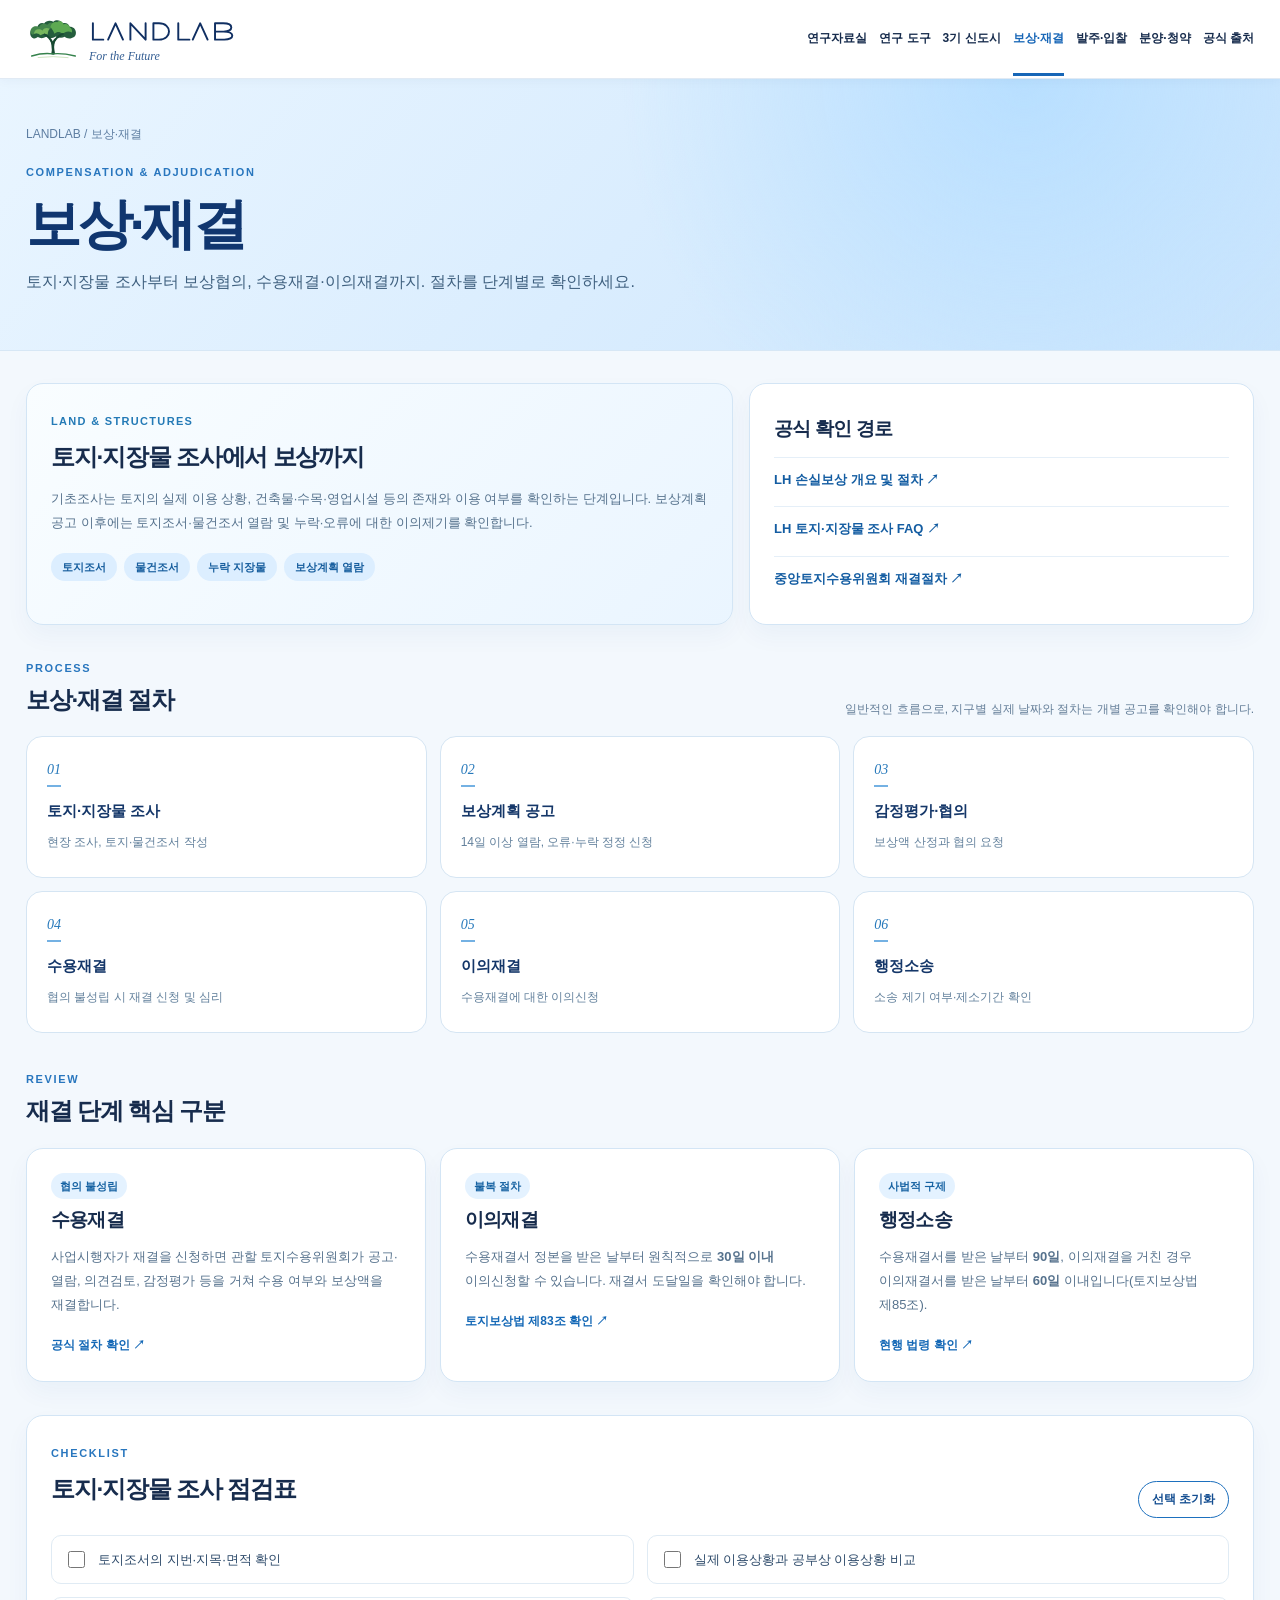
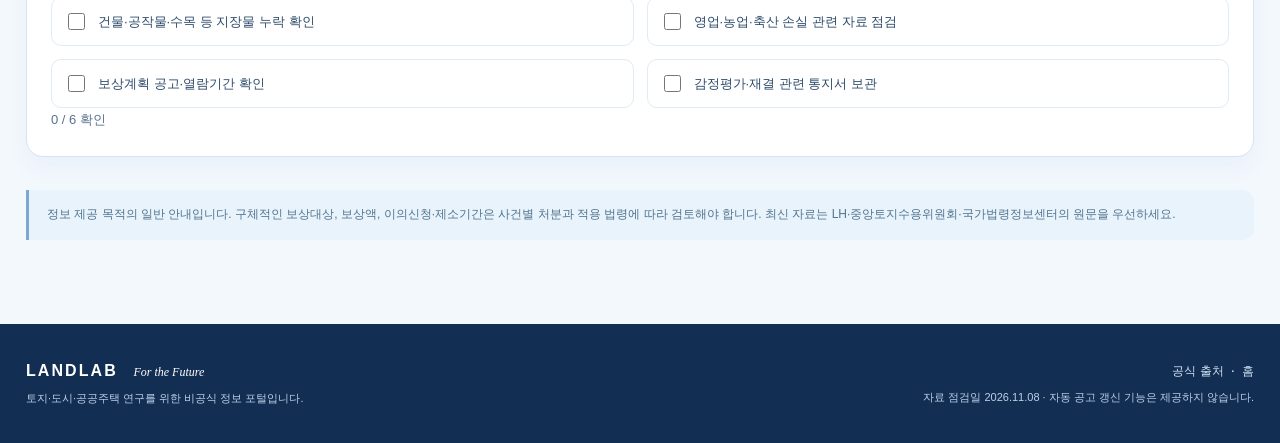
==== compensation.html @ 7e1f7d45 "Add files via upload" ====
<!doctype html><html lang="ko"><head><meta charset="utf-8"><meta name="viewport" content="width=device-width,initial-scale=1"><meta name="theme-color" content="#e7f2ff"><meta name="description" content="3기 신도시 토지·지장물 조사, 손실보상, 수용재결, 이의재결, 행정소송 주요 절차를 공식 출처와 함께 설명합니다."><link rel="canonical" href="https://landlab.kr/compensation.html"><meta property="og:type" content="website"><meta property="og:title" content="보상·재결 | LANDLAB"><meta property="og:description" content="3기 신도시 토지·지장물 조사, 손실보상, 수용재결, 이의재결, 행정소송 주요 절차를 공식 출처와 함께 설명합니다."><meta property="og:image" content="https://landlab.kr/landlab-logo.png"><meta property="og:url" content="https://landlab.kr/compensation.html"><link rel="icon" href="landlab-symbol.png"><link rel="stylesheet" href="portal.css"><title>보상·재결 | LANDLAB</title></head><body data-page="compensation.html"><header class="topbar"><div class="shell topbar-inner"><a class="brand" href="index.html" aria-label="LANDLAB 홈"><img class="brand-tree" src="landlab-symbol.svg" alt=""><span class="brand-type"><img src="landlab-wordmark.svg" alt="LANDLAB"><small>For the Future</small></span></a><button class="menu-toggle" id="menuToggle" type="button" aria-expanded="false" aria-controls="topnav" aria-label="메뉴 열기">☰</button><nav class="topnav" id="topnav" aria-label="주요 메뉴"><a href="research.html" class="" >연구자료실</a>
<a href="tools.html" class="" >연구 도구</a>
<a href="towns.html" class="" >3기 신도시</a>
<a href="compensation.html" class="current" aria-current="page">보상·재결</a>
<a href="procurement.html" class="" >발주·입찰</a>
<a href="sales.html" class="" >분양·청약</a>
<a href="sources.html" class="" >공식 출처</a></nav></div></header><section class="inner-hero"><div class="shell"><p class="mini-trail"><a href="index.html">LANDLAB</a> / 보상·재결</p><p class="eyebrow">COMPENSATION & ADJUDICATION</p><h1>보상·재결</h1><p class="inner-lead">토지·지장물 조사부터 보상협의, 수용재결·이의재결까지. 절차를 단계별로 확인하세요.</p></div></section><main class="shell body-main">
<section class="intro-grid"><div class="content-panel spotlight"><span class="accent-label">LAND & STRUCTURES</span><h2>토지·지장물 조사에서 보상까지</h2><p>기초조사는 토지의 실제 이용 상황, 건축물·수목·영업시설 등의 존재와 이용 여부를 확인하는 단계입니다. 보상계획 공고 이후에는 토지조서·물건조서 열람 및 누락·오류에 대한 이의제기를 확인합니다.</p><div class="chip-row"><span>토지조서</span><span>물건조서</span><span>누락 지장물</span><span>보상계획 열람</span></div></div><div class="content-panel"><h3>공식 확인 경로</h3><div class="link-list"><a target="_blank" rel="noopener" href="https://www.lh.or.kr/menu.es?mid=a10403170101">LH 손실보상 개요 및 절차 ↗</a><a target="_blank" rel="noopener" href="https://www.lh.or.kr/board.es?bid=0062&mid=a10403170700">LH 토지·지장물 조사 FAQ ↗</a><a target="_blank" rel="noopener" href="https://oclt.molit.go.kr/USR/WPGE0201/m_9308/DTL.jsp">중앙토지수용위원회 재결절차 ↗</a></div></div></section>
<section class="content-block"><div class="section-title"><div><span class="eyebrow">PROCESS</span><h2>보상·재결 절차</h2></div><p>일반적인 흐름으로, 지구별 실제 날짜와 절차는 개별 공고를 확인해야 합니다.</p></div><div class="flow-steps"><div><i>01</i><b>토지·지장물 조사</b><small>현장 조사, 토지·물건조서 작성</small></div><div><i>02</i><b>보상계획 공고</b><small>14일 이상 열람, 오류·누락 정정 신청</small></div><div><i>03</i><b>감정평가·협의</b><small>보상액 산정과 협의 요청</small></div><div><i>04</i><b>수용재결</b><small>협의 불성립 시 재결 신청 및 심리</small></div><div><i>05</i><b>이의재결</b><small>수용재결에 대한 이의신청</small></div><div><i>06</i><b>행정소송</b><small>소송 제기 여부·제소기간 확인</small></div></div></section>
<section class="content-block"><div class="section-title"><div><span class="eyebrow">REVIEW</span><h2>재결 단계 핵심 구분</h2></div></div><div class="detail-grid"><article class="content-panel"><span class="soft-tag">협의 불성립</span><h3>수용재결</h3><p>사업시행자가 재결을 신청하면 관할 토지수용위원회가 공고·열람, 의견검토, 감정평가 등을 거쳐 수용 여부와 보상액을 재결합니다.</p><a class="inline-link" target="_blank" rel="noopener" href="https://oclt.molit.go.kr/USR/WPGE0201/m_9308/DTL.jsp">공식 절차 확인 ↗</a></article><article class="content-panel"><span class="soft-tag">불복 절차</span><h3>이의재결</h3><p>수용재결서 정본을 받은 날부터 원칙적으로 <strong>30일 이내</strong> 이의신청할 수 있습니다. 재결서 도달일을 확인해야 합니다.</p><a class="inline-link" target="_blank" rel="noopener" href="https://www.law.go.kr/LSW/lsSideInfoP.do?docCls=jo&joNo=0083">토지보상법 제83조 확인 ↗</a></article><article class="content-panel"><span class="soft-tag">사법적 구제</span><h3>행정소송</h3><p>수용재결서를 받은 날부터 <strong>90일</strong>, 이의재결을 거친 경우 이의재결서를 받은 날부터 <strong>60일</strong> 이내입니다(토지보상법 제85조).</p><a class="inline-link" target="_blank" rel="noopener" href="https://www.law.go.kr/LSW/lsSideInfoP.do?docCls=jo&joBrNo=00&joNo=0085&lsiSeq=289333&urlMode=lsScJoRltInfoR">현행 법령 확인 ↗</a></article></div></section>
<section class="content-block"><div class="content-panel"><div class="section-title"><div><span class="eyebrow">CHECKLIST</span><h2>토지·지장물 조사 점검표</h2></div><button id="clearComp" type="button" class="button ghost small">선택 초기화</button></div><div class="check-grid" id="compCheck"><label><input type="checkbox"> 토지조서의 지번·지목·면적 확인</label><label><input type="checkbox"> 실제 이용상황과 공부상 이용상황 비교</label><label><input type="checkbox"> 건물·공작물·수목 등 지장물 누락 확인</label><label><input type="checkbox"> 영업·농업·축산 손실 관련 자료 점검</label><label><input type="checkbox"> 보상계획 공고·열람기간 확인</label><label><input type="checkbox"> 감정평가·재결 관련 통지서 보관</label></div><p class="fine-print" id="compProgress">0 / 6 확인</p></div></section>
<div class="disclaimer">정보 제공 목적의 일반 안내입니다. 구체적인 보상대상, 보상액, 이의신청·제소기간은 사건별 처분과 적용 법령에 따라 검토해야 합니다. 최신 자료는 LH·중앙토지수용위원회·국가법령정보센터의 원문을 우선하세요.</div>
</main><footer class="bottom"><div class="shell bottom-row"><div><strong>LANDLAB <span>For the Future</span></strong><p>토지·도시·공공주택 연구를 위한 비공식 정보 포털입니다.</p></div><div><a href="sources.html">공식 출처</a><span>·</span><a href="index.html">홈</a><p>자료 점검일 2026.11.08 · 자동 공고 갱신 기능은 제공하지 않습니다.</p></div></div></footer><script src="portal.js" defer></script></body></html>
---- portal.css ----
:root{--navy:#112b54;--blue:#1766b7;--blue2:#3c9be0;--ink:#172c4d;--muted:#60758e;--line:#d9e8f7;--bg:#f3f8fd;--card:#fff;--shadow:0 16px 32px rgba(37,90,145,.075)}
*{box-sizing:border-box}html{scroll-behavior:smooth}body{margin:0;background:var(--bg);color:var(--ink);font:15px/1.65 -apple-system,BlinkMacSystemFont,'Apple SD Gothic Neo','Noto Sans KR','Malgun Gothic',Arial,sans-serif;word-break:keep-all}a{color:inherit;text-decoration:none}a:hover{color:#196ac4}button,input,select{font:inherit}button{cursor:pointer}button:focus-visible,a:focus-visible,input:focus-visible,select:focus-visible{outline:3px solid #ffba57;outline-offset:3px}.shell{max-width:1390px;width:calc(100% - 88px);margin:0 auto}.topbar{z-index:30;position:sticky;top:0;background:#fff;border-bottom:1px solid #e1eaf4;box-shadow:0 2px 10px rgba(16,50,93,.04)}.topbar-inner{min-height:78px;display:flex;align-items:center;gap:28px}.brand{display:flex;align-items:center;gap:8px;min-width:286px}.brand-tree{width:64px;height:57px;object-fit:contain}.brand-type{display:flex;flex-direction:column;align-items:flex-start;gap:0}.brand-type img{width:174px;height:35px;object-fit:contain}.brand-type small{font:italic 12px Georgia,serif;color:#345e93;line-height:1.2}.topnav{display:flex;align-items:center;gap:clamp(11px,1.55vw,27px);margin-left:auto;font-weight:750;font-size:13px;white-space:nowrap}.topnav a{padding:27px 0 24px;border-bottom:3px solid transparent}.topnav a.current{color:var(--blue);border-bottom-color:var(--blue)}.menu-toggle{display:none;background:#eef5fd;border:1px solid #d8e7f8;border-radius:12px;color:var(--navy);font-size:23px;padding:5px 12px;margin-left:auto}
.portal-hero{position:relative;overflow:hidden;isolation:isolate;background:radial-gradient(ellipse 540px 380px at 55% 20%,#fff9 2%,#c8e6ff77 62%,transparent 95%),linear-gradient(110deg,#ebf7ff 0%,#dbedff 39%,#b7ddfb 100%);border-bottom:1px solid #d6e7f6}.skyline{position:absolute;left:0;right:0;bottom:-2px;height:153px;z-index:-1}.skyline svg{height:100%;width:100%;display:block}.hero-grid{display:grid;grid-template-columns:34% 43% 23%;align-items:center;gap:0;min-height:474px}.hero-copy{position:relative;z-index:3;padding:45px 12px 57px 0}.spaced{font-family:Arial,sans-serif;font-size:27px;letter-spacing:.27em;font-weight:300;color:var(--navy);margin:0 0 11px}.eyebrow{font-size:11px;letter-spacing:.15em;font-weight:900;color:#2876be;margin:0 0 8px}.hero-copy h1{font-size:clamp(38px,3.5vw,58px);line-height:1.22;letter-spacing:-.065em;color:#0e2d60;margin:8px 0 17px;font-weight:850}.hero-copy h1 em{font-style:normal;color:#1762ab}.hero-lead{font-size:17px;line-height:1.8;max-width:420px;color:#365675;margin:0 0 23px}.hero-buttons{display:flex;flex-wrap:wrap;gap:9px}.button{display:inline-flex;align-items:center;justify-content:center;gap:8px;border:1px solid #1d70be;border-radius:999px;padding:11px 19px;font-size:13px;font-weight:800;white-space:nowrap}.button.primary{background:linear-gradient(135deg,#1b76ca,#083f87);color:white;box-shadow:0 8px 20px #1a65aa24}.button.ghost{color:#144e91;background:#ffffffd6}.button.small{font-size:12px;padding:8px 13px}.tiny-note{font-size:11px;color:#587a9c;margin:18px 0 0}.clock-holder{display:grid;place-items:center;position:relative;min-width:0;padding:35px 0 25px}.clock{width: min(390px,calc(100% - 65px));aspect-ratio:1;position:relative;border-radius:50%;border:2px solid #ffffffaa;box-shadow:0 0 0 17px #ffffff3d,0 0 0 36px #fff2,inset 0 0 35px #ffffff5b;background:radial-gradient(circle,#edf8ffff 0%,#e3f3ffb8 68%,#b8e2fb33 100%)}.clock::before{content:"";position:absolute;inset:12%;border:3px solid #4d9ad9;border-radius:50%;box-shadow:0 0 0 17px #fff4;opacity:.85}.clock::after{content:"";position:absolute;inset:23%;border-radius:50%;border:1px solid #fff9}.clock-ticks{position:absolute;inset:13%;border-radius:50%;background:repeating-conic-gradient(from 0deg,#3982c3 0 1.3deg,transparent 1.3deg 30deg);mask:radial-gradient(transparent 0 72%,black 73% 80%,transparent 81%)}.clock-face{position:absolute;inset:18%;border-radius:50%;border:1px solid #ffffffb3}.clock-center{position:absolute;inset:28%;background:linear-gradient(145deg,#3da0db,#0b4b95);border:6px solid #edf8ff;border-radius:50%;display:flex;flex-direction:column;justify-content:center;align-items:center;box-shadow:0 14px 30px #115ea83c;z-index:3}.clock-tree{width:71px;height:61px;object-fit:contain;filter:brightness(0) invert(1)}.clock-name{width:114px;height:25px;filter:brightness(0) invert(1)}.clock-center small{font:italic 12px Georgia,serif;color:#f4fbff}.clock-point{display:flex;align-items:center;gap:6px;position:absolute;padding:6px 12px 6px 6px;border:1px solid #e1f0fc;border-radius:40px;background:#fffffff0;box-shadow:0 9px 16px #2c7fbe24;color:#103267;font-weight:850;font-size:13px;white-space:nowrap;z-index:6;transition:transform .15s,box-shadow .15s}.clock-point:hover{transform:translateY(-3px);box-shadow:0 11px 18px #286fbf3a}.clock-point .point-symbol{display:grid;place-items:center;flex:0 0 38px;width:38px;height:38px;background:linear-gradient(135deg,#49a8e5,#14579e);border-radius:50%;color:white;font-size:24px;font-weight:500}.clock-point.north{top:-1%;left:50%;transform:translateX(-50%)}.clock-point.north:hover{transform:translateX(-50%) translateY(-3px)}.clock-point.south{bottom:-1%;left:50%;transform:translateX(-50%)}.clock-point.south:hover{transform:translateX(-50%) translateY(-3px)}.clock-point.west{top:48%;left:-21%;transform:translateY(-50%)}.clock-point.east{top:48%;right:-22%;transform:translateY(-50%)}.clock-point.west:hover,.clock-point.east:hover{transform:translateY(calc(-50% - 3px))}.hero-aside{padding:18px 0 20px 24px;border-left:1px solid #99c5e864}.quick-fact{display:flex;align-items:center;gap:12px;padding:17px 0;border-bottom:1px solid #9abfdc76}.quick-fact:last-child{border-bottom:0}.fact-icon{font-weight:800;font-size:23px;color:#1b72bc;display:grid;place-items:center;width:30px;flex:0 0 30px}.quick-fact strong{font-size:15px;display:block;color:#13376a;line-height:1.5}.quick-fact small{font-size:11px;color:#5c7596;line-height:1.5;display:block;margin-top:2px}
.home-modules{display:grid;grid-template-columns:repeat(4,minmax(0,1fr));gap:14px;margin-top:24px}.module{display:block;background:#fff;border:1px solid #cfe4f6;border-radius:20px;padding:23px;min-width:0;box-shadow:var(--shadow);transition:transform .15s,border-color .15s}.module:hover{transform:translateY(-4px);border-color:#77b8e9}.module-top{display:flex;align-items:center;justify-content:space-between}.mod-icon{display:grid;place-items:center;background:#e3f1ff;color:#1768b3;width:53px;height:53px;border-radius:17px;font-size:32px}.mod-arrow{font-size:21px;color:#4185be}.module h2{font-size:21px;line-height:1.3;margin:16px 0 7px;letter-spacing:-.05em}.module p{font-size:13px;color:#57708e;min-height:66px;margin:0}.module-detail{color:#1764ae;font-size:12px;font-weight:750;border-top:1px solid #e1ebf5;margin-top:13px;padding-top:13px}.dashboard-row{margin-top:24px;margin-bottom:38px;padding:22px 25px;display:flex;gap:23px;align-items:center;justify-content:space-between;border-radius:19px;border:1px solid #cfe4f6;background:#ffffffb0}.dashboard-head{display:flex;align-items:center;gap:13px;flex:1 1 30%;min-width:190px}.dash-symbol{display:grid;place-items:center;border-radius:50%;width:55px;height:55px;flex:0 0 55px;background:#e1f0ff;color:#176cb4;font-size:30px}.dashboard-head h2{margin:0;font-size:16px;letter-spacing:-.05em}.dashboard-head p{margin:4px 0 0;color:var(--muted);font-size:11px}.dashboard-stat{padding-left:20px;border-left:1px solid #d9e6f4;white-space:nowrap}.dashboard-stat b{display:block;color:#123e85;font-size:20px}.dashboard-stat span{color:#687f9b;font-size:11px}.dash-link{font-size:12px;font-weight:800;color:#1766ab;white-space:nowrap}.bottom-shortcuts{padding:3px 0 60px}.section-title{display:flex;gap:15px;align-items:end;justify-content:space-between;margin-bottom:17px}.section-title h2{font-size:24px;letter-spacing:-.05em;margin:0}.section-title p{color:#647e98;font-size:12px;margin:0}.shortcut-grid{display:grid;grid-template-columns:repeat(3,1fr);gap:14px}.shortcut-grid a{border:1px solid #dce9f5;background:#fff;padding:17px 20px;border-radius:14px;display:flex;align-items:center;gap:10px;color:#2f78b8;font-size:21px}.shortcut-grid b{font-size:15px;color:var(--navy)}.shortcut-grid span{margin-left:auto;font-size:12px;color:#71859f}.bottom{background:#132e53;color:#d0e3f5;padding:34px 0;margin-top:10px}.bottom-row{display:flex;gap:25px;align-items:start;justify-content:space-between}.bottom strong{letter-spacing:.13em;font-size:16px;color:white}.bottom strong span{letter-spacing:normal;font:italic 12px Georgia,serif;margin-left:9px}.bottom p{font-size:11px;line-height:1.8;margin:5px 0 0;color:#bad1e8}.bottom a{font-size:12px}.bottom-row>div:last-child{text-align:right}.bottom-row>div:last-child span{margin:0 7px}
.inner-hero{padding:46px 0 55px;background:radial-gradient(circle at 80% 0%,#b8dfff 0%,transparent 38%),linear-gradient(130deg,#e9f5ff,#cbe5fd);border-bottom:1px solid #d7e7f5}.mini-trail{font-size:12px;color:#5d7da1;margin:0 0 18px}.inner-hero h1{font-size:clamp(35px,4.5vw,55px);line-height:1.2;margin:10px 0 12px;letter-spacing:-.06em;color:#10366f}.inner-lead{font-size:16px;color:#3f607f;margin:0;max-width:760px}.body-main{padding-top:32px;padding-bottom:74px}.content-block{margin-bottom:33px}.intro-grid{display:grid;grid-template-columns:1.4fr 1fr;gap:16px;margin-bottom:30px}.content-panel{padding:24px;border-radius:17px;background:#fff;border:1px solid #d3e5f5;box-shadow:0 11px 24px rgba(20,75,130,.045)}.spotlight{background:linear-gradient(135deg,#f9fdff,#eaf5ff)}.content-panel h2{font-size:24px;letter-spacing:-.05em;margin:4px 0 10px}.content-panel h3{font-size:19px;letter-spacing:-.04em;margin:5px 0 10px}.content-panel p{font-size:13px;color:#56728d;line-height:1.85;margin:0 0 9px}.content-panel p:last-child{margin-bottom:0}.accent-label{font-weight:850;font-size:11px;letter-spacing:.12em;color:#247ab6}.chip-row,.rule-badges{display:flex;flex-wrap:wrap;gap:7px;margin-top:18px}.chip-row span,.rule-badges span{border-radius:40px;background:#dceeff;padding:5px 11px;font-weight:750;font-size:11px;color:#175e9e}.link-list{display:grid;gap:5px;margin-top:12px}.link-list a{border-top:1px solid #e5eff8;padding:11px 0;color:#145da2;font-weight:750;font-size:13px}.flow-steps{display:grid;grid-template-columns:repeat(3,1fr);gap:13px}.flow-steps div{padding:20px;background:#fff;border:1px solid #d5e5f3;border-radius:16px;min-height:142px}.flow-steps i{display:inline-block;color:#2779bb;font:italic 14px Georgia,serif;border-bottom:2px solid #74b1e3;padding-bottom:7px}.flow-steps b{display:block;font-size:15px;margin:12px 0 5px;color:#153769}.flow-steps small{font-size:12px;line-height:1.6;color:#62809c}.detail-grid{display:grid;grid-template-columns:repeat(3,minmax(0,1fr));gap:14px}.soft-tag{display:inline-flex;border-radius:99px;padding:4px 9px;background:#e4f2ff;color:#1763a3;font-size:11px;font-weight:800}.inline-link{font-size:12px;color:#1468b6;font-weight:800;display:inline-block;margin-top:10px}.check-grid{display:grid;grid-template-columns:repeat(2,1fr);gap:13px;margin-top:10px}.check-grid label{border:1px solid #e0ebf4;border-radius:10px;padding:12px;color:#2d4a6a;display:flex;align-items:center;gap:10px;font-size:13px}.check-grid input{accent-color:#2271b5;width:17px;height:17px}.fine-print,.hint{font-size:12px;color:#6b8098;line-height:1.8}.fine-print{margin-bottom:0}.disclaimer{border-left:3px solid #7ba9d2;padding:14px 18px;background:#e9f3fb;border-radius:0 12px 12px 0;color:#50738f;font-size:12px;line-height:1.8}.filter-info{display:flex;gap:20px;align-items:center;justify-content:space-between;background:#fff;border:1px solid #d4e5f5;border-radius:18px;padding:24px}.filter-info h2{font-size:24px;margin:4px 0}.filter-info p{font-size:13px;color:#5d7793;max-width:650px;margin:0}.rule-badges{margin:0;max-width:260px}.rule-badges span{white-space:nowrap}.filter-set{display:flex;gap:12px;align-items:end;flex-wrap:wrap;margin:20px 0}.filter-set label{display:flex;flex-direction:column;gap:5px;color:#56728f;font-size:12px;font-weight:800}.filter-set select,.filter-set input{background:#fff;border:1px solid #d1e2f3;color:#153b69;border-radius:11px;padding:10px 14px;min-width:150px}.filter-set input{min-width:280px}.result-count{font-size:12px;color:#5d799a;margin-left:auto;margin-bottom:10px}.tender-grid{display:grid;grid-template-columns:repeat(2,minmax(0,1fr));gap:15px}.tender-entry{background:#fff;border:1px solid #d3e5f5;border-radius:17px;padding:24px;box-shadow:var(--shadow);min-width:0}.tender-entry[hidden]{display:none}.tender-head{display:flex;gap:8px;align-items:center}.tag-muted{font-size:11px;color:#7086a0}.tender-entry h3{color:#103c72;font-size:20px;letter-spacing:-.045em;line-height:1.4;margin:16px 0 9px}.muted-small{font-size:12px;color:#677e96;margin:0 0 16px}.tender-meta{border-top:1px solid #e5edf6;padding-top:11px;display:flex;justify-content:space-between;gap:12px;font-size:12px;color:#607993}.tender-meta strong{color:#153d75}.tender-links{margin-top:17px;display:flex;flex-wrap:wrap;gap:8px}.tender-links a{display:inline-block;border-radius:9px;background:#e6f2ff;color:#1764ab;font-size:12px;font-weight:750;padding:9px 12px}.tender-links a:first-child{background:#1763b1;color:white}.empty{margin-top:15px}.external-panel{display:block;transition:transform .15s}.external-panel:hover{transform:translateY(-3px)}.external-panel strong{display:block;color:#163b72;font-size:18px}.external-panel p{margin:8px 0 14px}.external-panel span{color:#176db5;font-size:12px;font-weight:800}
@media(max-width:1300px){.shell{width:calc(100% - 52px)}.topbar-inner{gap:15px}.brand{min-width:232px}.brand-tree{width:55px}.brand-type img{width:147px}.topnav{gap:12px;font-size:12px}.hero-grid{grid-template-columns:33% 44% 23%}.clock{width:min(350px,calc(100% - 65px))}.clock-point{font-size:12px}.clock-point .point-symbol{width:32px;height:32px;flex-basis:32px;font-size:19px}}
@media(max-width:1030px){.topbar-inner{min-height:70px}.brand{min-width:unset}.menu-toggle{display:block}.topnav{display:none;position:absolute;left:0;right:0;top:70px;background:#fff;box-shadow:0 12px 22px #154d8724;flex-direction:column;align-items:stretch;gap:0;padding:10px 24px}.topnav.open{display:flex}.topnav a{padding:10px 15px;border-bottom:1px solid #ecf2f8}.hero-grid{grid-template-columns:42% 58%;min-height:470px}.hero-aside{display:none}.clock{width:min(350px,calc(100% - 75px))}.home-modules{grid-template-columns:repeat(2,minmax(0,1fr))}.module p{min-height:43px}.dashboard-row{flex-wrap:wrap}.dashboard-head{flex-basis:100%}.dashboard-stat{flex:1}.dash-link{margin-left:auto}}
@media(max-width:720px){.shell{width:calc(100% - 30px)}.topbar-inner{min-height:66px}.brand-tree{width:48px;height:47px}.brand-type img{width:134px;height:27px}.brand-type small{font-size:10px}.topnav{top:66px}.portal-hero{overflow:hidden}.hero-grid{grid-template-columns:1fr;gap:0;min-height:0}.hero-copy{padding:35px 4px 20px}.spaced{font-size:21px}.hero-copy h1{font-size:40px;letter-spacing:-.06em;margin:4px 0 10px}.hero-lead{font-size:14px;max-width:440px;margin-bottom:15px}.tiny-note{margin:14px 0 0}.clock-holder{padding:37px 0 50px}.clock{width:min(340px,calc(100% - 88px));box-shadow:0 0 0 13px #fff5}.clock-point{gap:3px;padding:5px 9px 5px 5px;font-size:11px}.clock-point .point-symbol{flex:0 0 28px;width:28px;height:28px;font-size:18px}.clock-point.west{left:-16%}.clock-point.east{right:-16%}.clock-tree{width:47px;height:42px}.clock-name{width:74px;height:18px}.clock-center small{font-size:9px}.skyline{height:105px}.home-modules{margin-top:15px;gap:10px}.module{padding:16px;border-radius:15px}.mod-icon{width:38px;height:38px;font-size:25px;border-radius:13px}.module h2{font-size:17px;margin:11px 0 5px}.module p{font-size:11px;min-height:88px}.module-detail{font-size:10px;margin-top:8px;padding-top:9px}.dashboard-row{padding:19px;gap:11px}.dashboard-stat{flex:1 1 42%;padding-left:11px}.dashboard-stat b{font-size:17px}.dashboard-stat span{font-size:10px}.bottom-shortcuts{padding-bottom:35px}.shortcut-grid{grid-template-columns:1fr}.shortcut-grid a{padding:13px 16px}.section-title{align-items:flex-start;flex-direction:column;gap:5px}.section-title h2{font-size:21px}.bottom-row{display:block}.bottom-row>div:last-child{text-align:left;margin-top:15px}.inner-hero{padding:29px 0 37px}.inner-hero h1{font-size:35px}.inner-lead{font-size:14px}.body-main{padding-top:20px}.intro-grid,.detail-grid,.tender-grid,.check-grid{grid-template-columns:1fr}.flow-steps{grid-template-columns:repeat(2,minmax(0,1fr));gap:9px}.flow-steps div{padding:14px;min-height:127px}.content-panel{padding:19px}.content-panel h2{font-size:21px}.filter-info{display:block;padding:19px}.filter-info h2{font-size:21px}.rule-badges{margin-top:14px}.filter-set label{width:100%}.filter-set select,.filter-set input{width:100%;min-width:0}.result-count{margin:0}.tender-entry{padding:18px}}
@media(max-width:385px){.clock{width:min(315px,calc(100% - 78px))}.clock-point{font-size:10px}.clock-point.west{left:-16%}.clock-point.east{right:-16%}.module p{min-height:112px}}

/* LANDLAB blue final — homepage sequential procurement navigation */
.roadmap-preview{padding:41px 0 25px}
.roadmap-preview .section-title{margin-bottom:19px}
.roadmap-steps{display:grid;grid-template-columns:repeat(8,minmax(0,1fr));gap:8px;list-style:none;margin:0;padding:0}
.roadmap-steps li{min-width:0;position:relative;background:#f9fcff;border:1px solid #d4e6fa;border-radius:16px;padding:15px 9px 13px;box-shadow:0 5px 19px #184e8410}
.roadmap-steps li:not(:last-child)::after{content:'›';position:absolute;right:-11px;top:32px;z-index:2;color:#2485cc;font-size:20px;font-weight:900}
.roadmap-steps li span{display:inline-flex;background:#e1f0ff;color:#1e66a8;border-radius:30px;padding:2px 9px;font-size:11px;font-weight:850;margin-bottom:9px}
.roadmap-steps li strong{display:block;font-size:12px;color:#0e3262;line-height:1.45;letter-spacing:-.04em}
.roadmap-steps li small{display:block;font-size:10px;line-height:1.5;color:#597a99;margin-top:6px}
.roadmap-bottom{display:flex;align-items:center;gap:22px;justify-content:space-between;margin:17px 0 18px}
.roadmap-bottom p{max-width:830px;margin:0;color:#657f97;font-size:12px;line-height:1.8}
.data-source-strip{display:flex;align-items:center;gap:12px;background:linear-gradient(110deg,#e8f5ff,#f8fcff);border:1px solid #cfe4f8;border-radius:15px;padding:14px 18px}
.data-source-strip .source-dot{flex:0 0 10px;width:10px;height:10px;border-radius:100%;background:#2b81c4;box-shadow:0 0 0 4px #cbe9ff}
.data-source-strip div{flex:1;display:flex;flex-direction:column}
.data-source-strip strong{font-size:13px;color:#184b80}
.data-source-strip small{font-size:11px;line-height:1.6;color:#6384a3}
.data-source-strip a{font-size:12px;font-weight:800;white-space:nowrap;color:#145ba2}
.official-plans{display:grid;grid-template-columns:minmax(0,1fr) auto;align-items:center;gap:20px;margin-top:20px;padding:20px 23px;border:1px solid #cfe4f9;border-radius:16px;background:#eaf6ff}
.official-plans h3{margin:2px 0 6px;font-size:18px;color:#124374}
.official-plans p{margin:0;color:#587999;font-size:12px;line-height:1.75}
.plans-links{display:flex;flex-direction:column;gap:6px}
.plans-links a{font-size:12px;font-weight:800;color:#155eac;white-space:nowrap}
.data-warning,.lh-plans-link{margin:17px 0 10px;background:#f5faff;border:1px solid #daebfa;border-radius:11px;padding:12px 15px;font-size:12px;color:#476a8d;line-height:1.7}
@media(max-width:1100px){.roadmap-steps{display:flex;overflow-x:auto;padding:4px 2px 12px;scroll-snap-type:x proximity}.roadmap-steps li{flex:0 0 154px;scroll-snap-align:start}.roadmap-steps li::after{display:none}.official-plans{grid-template-columns:1fr}.plans-links{flex-direction:row;flex-wrap:wrap;gap:12px}}
@media(max-width:720px){.roadmap-preview{padding-top:23px}.roadmap-steps li{flex-basis:146px}.roadmap-bottom{align-items:flex-start;flex-direction:column;gap:12px}.data-source-strip{align-items:flex-start}.data-source-strip a{align-self:flex-start}.data-source-strip div{min-width:0}.official-plans{padding:17px}.plans-links{flex-direction:column}}
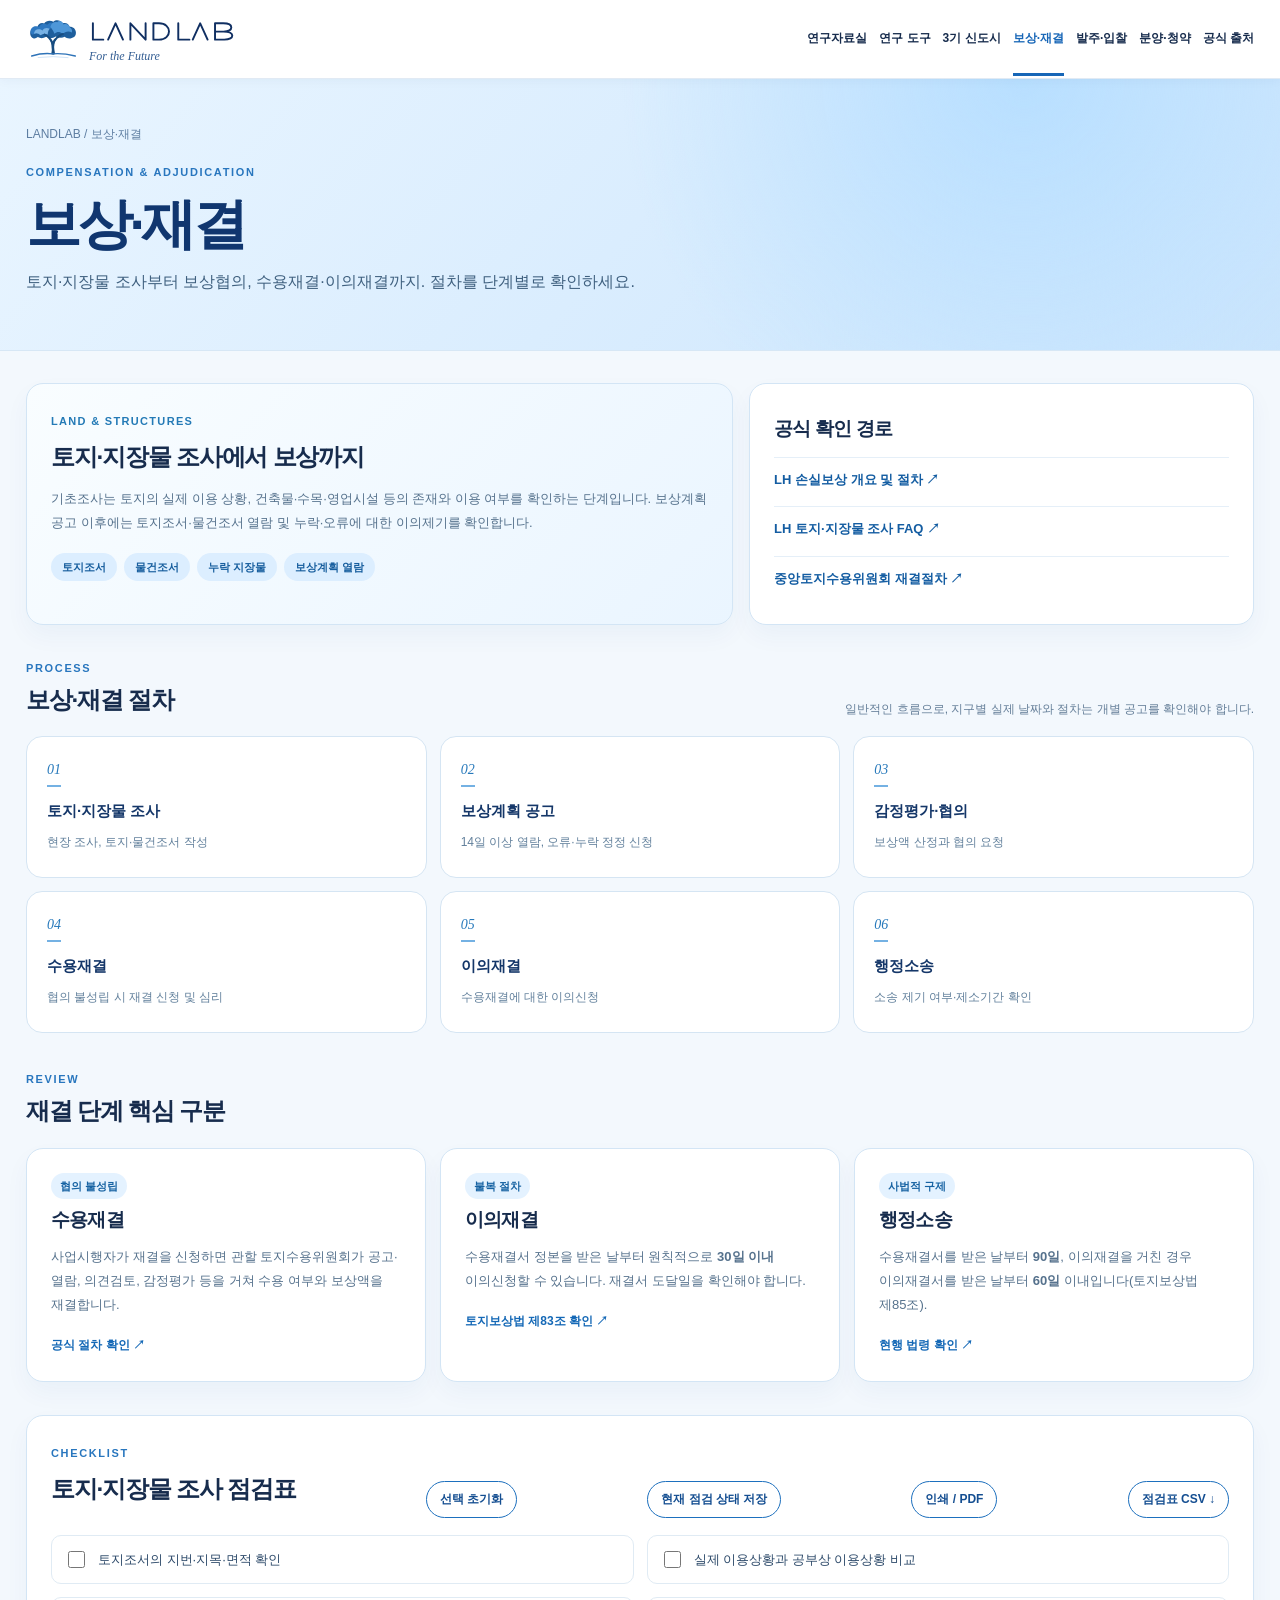
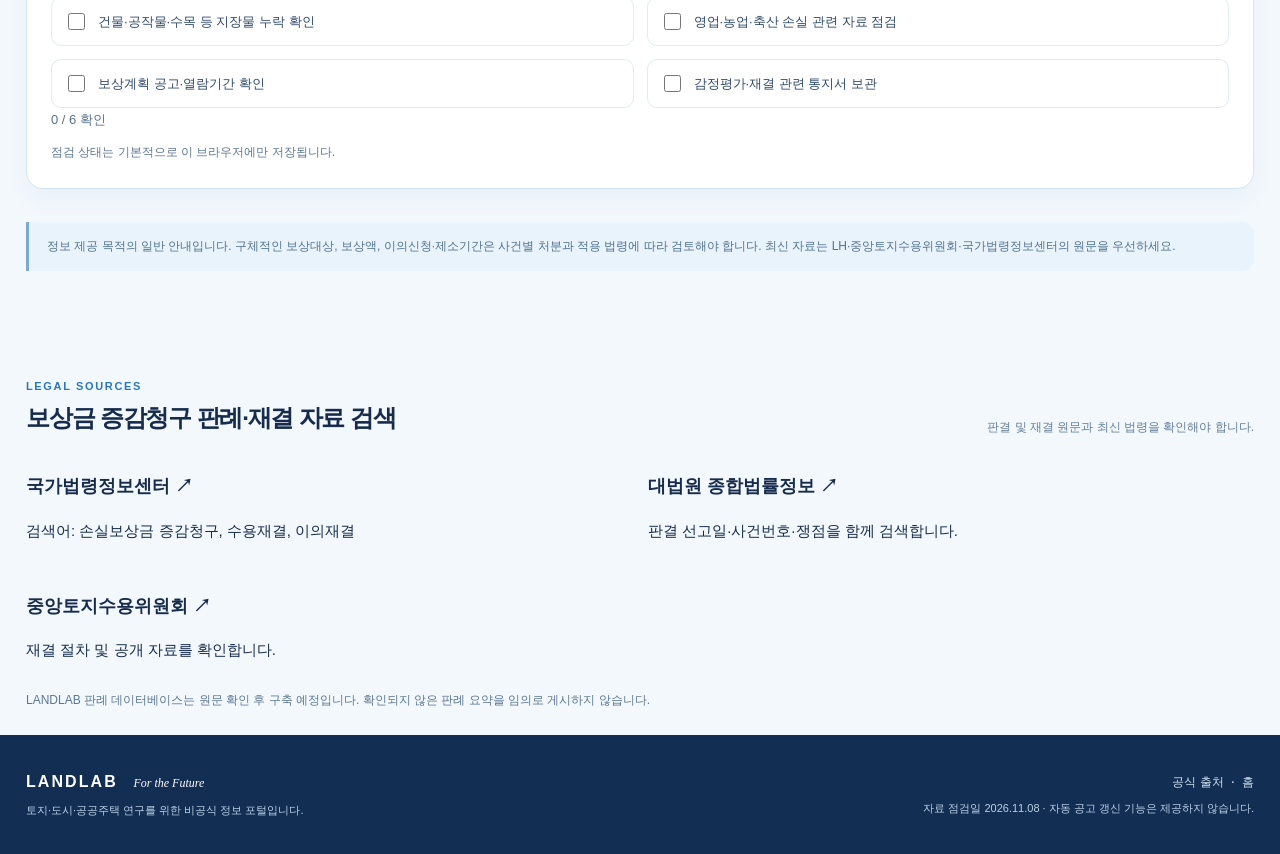
==== commit 85de1546: "Add files via upload" ====
--- a/compensation.html
+++ b/compensation.html
@@ -1,13 +1,14 @@
-<!doctype html><html lang="ko"><head><meta charset="utf-8"><meta name="viewport" content="width=device-width,initial-scale=1"><meta name="theme-color" content="#e7f2ff"><meta name="description" content="3기 신도시 토지·지장물 조사, 손실보상, 수용재결, 이의재결, 행정소송 주요 절차를 공식 출처와 함께 설명합니다."><link rel="canonical" href="https://landlab.kr/compensation.html"><meta property="og:type" content="website"><meta property="og:title" content="보상·재결 | LANDLAB"><meta property="og:description" content="3기 신도시 토지·지장물 조사, 손실보상, 수용재결, 이의재결, 행정소송 주요 절차를 공식 출처와 함께 설명합니다."><meta property="og:image" content="https://landlab.kr/landlab-logo.png"><meta property="og:url" content="https://landlab.kr/compensation.html"><link rel="icon" href="landlab-symbol.png"><link rel="stylesheet" href="portal.css"><title>보상·재결 | LANDLAB</title></head><body data-page="compensation.html"><header class="topbar"><div class="shell topbar-inner"><a class="brand" href="index.html" aria-label="LANDLAB 홈"><img class="brand-tree" src="landlab-symbol.svg" alt=""><span class="brand-type"><img src="landlab-wordmark.svg" alt="LANDLAB"><small>For the Future</small></span></a><button class="menu-toggle" id="menuToggle" type="button" aria-expanded="false" aria-controls="topnav" aria-label="메뉴 열기">☰</button><nav class="topnav" id="topnav" aria-label="주요 메뉴"><a href="research.html" class="" >연구자료실</a>
-<a href="tools.html" class="" >연구 도구</a>
-<a href="towns.html" class="" >3기 신도시</a>
-<a href="compensation.html" class="current" aria-current="page">보상·재결</a>
-<a href="procurement.html" class="" >발주·입찰</a>
-<a href="sales.html" class="" >분양·청약</a>
-<a href="sources.html" class="" >공식 출처</a></nav></div></header><section class="inner-hero"><div class="shell"><p class="mini-trail"><a href="index.html">LANDLAB</a> / 보상·재결</p><p class="eyebrow">COMPENSATION & ADJUDICATION</p><h1>보상·재결</h1><p class="inner-lead">토지·지장물 조사부터 보상협의, 수용재결·이의재결까지. 절차를 단계별로 확인하세요.</p></div></section><main class="shell body-main">
-<section class="intro-grid"><div class="content-panel spotlight"><span class="accent-label">LAND & STRUCTURES</span><h2>토지·지장물 조사에서 보상까지</h2><p>기초조사는 토지의 실제 이용 상황, 건축물·수목·영업시설 등의 존재와 이용 여부를 확인하는 단계입니다. 보상계획 공고 이후에는 토지조서·물건조서 열람 및 누락·오류에 대한 이의제기를 확인합니다.</p><div class="chip-row"><span>토지조서</span><span>물건조서</span><span>누락 지장물</span><span>보상계획 열람</span></div></div><div class="content-panel"><h3>공식 확인 경로</h3><div class="link-list"><a target="_blank" rel="noopener" href="https://www.lh.or.kr/menu.es?mid=a10403170101">LH 손실보상 개요 및 절차 ↗</a><a target="_blank" rel="noopener" href="https://www.lh.or.kr/board.es?bid=0062&mid=a10403170700">LH 토지·지장물 조사 FAQ ↗</a><a target="_blank" rel="noopener" href="https://oclt.molit.go.kr/USR/WPGE0201/m_9308/DTL.jsp">중앙토지수용위원회 재결절차 ↗</a></div></div></section>
+<!DOCTYPE html>
+<html lang="ko"><head><meta charset="utf-8"/><meta content="width=device-width,initial-scale=1" name="viewport"/><meta content="#e7f2ff" name="theme-color"/><meta content="3기 신도시 토지·지장물 조사, 손실보상, 수용재결, 이의재결, 행정소송 주요 절차를 공식 출처와 함께 설명합니다." name="description"/><link href="https://landlab.kr/compensation.html" rel="canonical"/><meta content="website" property="og:type"/><meta content="보상·재결 | LANDLAB" property="og:title"/><meta content="3기 신도시 토지·지장물 조사, 손실보상, 수용재결, 이의재결, 행정소송 주요 절차를 공식 출처와 함께 설명합니다." property="og:description"/><meta content="https://landlab.kr/landlab-logo.png" property="og:image"/><meta content="https://landlab.kr/compensation.html" property="og:url"/><link href="landlab-symbol.png?v=20261111" rel="icon"/><link href="portal.css" rel="stylesheet"/><title>보상·재결 | LANDLAB</title><link href="enhancements.css" rel="stylesheet"/></head><body data-page="compensation.html"><header class="topbar"><div class="shell topbar-inner"><a aria-label="LANDLAB 홈" class="brand" href="index.html"><img alt="" class="brand-tree" src="landlab-symbol.svg"/><span class="brand-type"><img alt="LANDLAB" src="landlab-wordmark.svg"/><small>For the Future</small></span></a><button aria-controls="topnav" aria-expanded="false" aria-label="메뉴 열기" class="menu-toggle" id="menuToggle" type="button">☰</button><nav aria-label="주요 메뉴" class="topnav" id="topnav"><a class="" href="research.html">연구자료실</a>
+<a class="" href="tools.html">연구 도구</a>
+<a class="" href="towns.html">3기 신도시</a>
+<a aria-current="page" class="current" href="compensation.html">보상·재결</a>
+<a class="" href="procurement.html">발주·입찰</a>
+<a class="" href="sales.html">분양·청약</a>
+<a class="" href="sources.html">공식 출처</a></nav></div></header><section class="inner-hero"><div class="shell"><p class="mini-trail"><a href="index.html">LANDLAB</a> / 보상·재결</p><p class="eyebrow">COMPENSATION &amp; ADJUDICATION</p><h1>보상·재결</h1><p class="inner-lead">토지·지장물 조사부터 보상협의, 수용재결·이의재결까지. 절차를 단계별로 확인하세요.</p></div></section><main class="shell body-main">
+<section class="intro-grid"><div class="content-panel spotlight"><span class="accent-label">LAND &amp; STRUCTURES</span><h2>토지·지장물 조사에서 보상까지</h2><p>기초조사는 토지의 실제 이용 상황, 건축물·수목·영업시설 등의 존재와 이용 여부를 확인하는 단계입니다. 보상계획 공고 이후에는 토지조서·물건조서 열람 및 누락·오류에 대한 이의제기를 확인합니다.</p><div class="chip-row"><span>토지조서</span><span>물건조서</span><span>누락 지장물</span><span>보상계획 열람</span></div></div><div class="content-panel"><h3>공식 확인 경로</h3><div class="link-list"><a href="https://www.lh.or.kr/menu.es?mid=a10403170101" rel="noopener" target="_blank">LH 손실보상 개요 및 절차 ↗</a><a href="https://www.lh.or.kr/board.es?bid=0062&amp;mid=a10403170700" rel="noopener" target="_blank">LH 토지·지장물 조사 FAQ ↗</a><a href="https://oclt.molit.go.kr/USR/WPGE0201/m_9308/DTL.jsp" rel="noopener" target="_blank">중앙토지수용위원회 재결절차 ↗</a></div></div></section>
 <section class="content-block"><div class="section-title"><div><span class="eyebrow">PROCESS</span><h2>보상·재결 절차</h2></div><p>일반적인 흐름으로, 지구별 실제 날짜와 절차는 개별 공고를 확인해야 합니다.</p></div><div class="flow-steps"><div><i>01</i><b>토지·지장물 조사</b><small>현장 조사, 토지·물건조서 작성</small></div><div><i>02</i><b>보상계획 공고</b><small>14일 이상 열람, 오류·누락 정정 신청</small></div><div><i>03</i><b>감정평가·협의</b><small>보상액 산정과 협의 요청</small></div><div><i>04</i><b>수용재결</b><small>협의 불성립 시 재결 신청 및 심리</small></div><div><i>05</i><b>이의재결</b><small>수용재결에 대한 이의신청</small></div><div><i>06</i><b>행정소송</b><small>소송 제기 여부·제소기간 확인</small></div></div></section>
-<section class="content-block"><div class="section-title"><div><span class="eyebrow">REVIEW</span><h2>재결 단계 핵심 구분</h2></div></div><div class="detail-grid"><article class="content-panel"><span class="soft-tag">협의 불성립</span><h3>수용재결</h3><p>사업시행자가 재결을 신청하면 관할 토지수용위원회가 공고·열람, 의견검토, 감정평가 등을 거쳐 수용 여부와 보상액을 재결합니다.</p><a class="inline-link" target="_blank" rel="noopener" href="https://oclt.molit.go.kr/USR/WPGE0201/m_9308/DTL.jsp">공식 절차 확인 ↗</a></article><article class="content-panel"><span class="soft-tag">불복 절차</span><h3>이의재결</h3><p>수용재결서 정본을 받은 날부터 원칙적으로 <strong>30일 이내</strong> 이의신청할 수 있습니다. 재결서 도달일을 확인해야 합니다.</p><a class="inline-link" target="_blank" rel="noopener" href="https://www.law.go.kr/LSW/lsSideInfoP.do?docCls=jo&joNo=0083">토지보상법 제83조 확인 ↗</a></article><article class="content-panel"><span class="soft-tag">사법적 구제</span><h3>행정소송</h3><p>수용재결서를 받은 날부터 <strong>90일</strong>, 이의재결을 거친 경우 이의재결서를 받은 날부터 <strong>60일</strong> 이내입니다(토지보상법 제85조).</p><a class="inline-link" target="_blank" rel="noopener" href="https://www.law.go.kr/LSW/lsSideInfoP.do?docCls=jo&joBrNo=00&joNo=0085&lsiSeq=289333&urlMode=lsScJoRltInfoR">현행 법령 확인 ↗</a></article></div></section>
-<section class="content-block"><div class="content-panel"><div class="section-title"><div><span class="eyebrow">CHECKLIST</span><h2>토지·지장물 조사 점검표</h2></div><button id="clearComp" type="button" class="button ghost small">선택 초기화</button></div><div class="check-grid" id="compCheck"><label><input type="checkbox"> 토지조서의 지번·지목·면적 확인</label><label><input type="checkbox"> 실제 이용상황과 공부상 이용상황 비교</label><label><input type="checkbox"> 건물·공작물·수목 등 지장물 누락 확인</label><label><input type="checkbox"> 영업·농업·축산 손실 관련 자료 점검</label><label><input type="checkbox"> 보상계획 공고·열람기간 확인</label><label><input type="checkbox"> 감정평가·재결 관련 통지서 보관</label></div><p class="fine-print" id="compProgress">0 / 6 확인</p></div></section>
+<section class="content-block"><div class="section-title"><div><span class="eyebrow">REVIEW</span><h2>재결 단계 핵심 구분</h2></div></div><div class="detail-grid"><article class="content-panel"><span class="soft-tag">협의 불성립</span><h3>수용재결</h3><p>사업시행자가 재결을 신청하면 관할 토지수용위원회가 공고·열람, 의견검토, 감정평가 등을 거쳐 수용 여부와 보상액을 재결합니다.</p><a class="inline-link" href="https://oclt.molit.go.kr/USR/WPGE0201/m_9308/DTL.jsp" rel="noopener" target="_blank">공식 절차 확인 ↗</a></article><article class="content-panel"><span class="soft-tag">불복 절차</span><h3>이의재결</h3><p>수용재결서 정본을 받은 날부터 원칙적으로 <strong>30일 이내</strong> 이의신청할 수 있습니다. 재결서 도달일을 확인해야 합니다.</p><a class="inline-link" href="https://www.law.go.kr/LSW/lsSideInfoP.do?docCls=jo&amp;joNo=0083" rel="noopener" target="_blank">토지보상법 제83조 확인 ↗</a></article><article class="content-panel"><span class="soft-tag">사법적 구제</span><h3>행정소송</h3><p>수용재결서를 받은 날부터 <strong>90일</strong>, 이의재결을 거친 경우 이의재결서를 받은 날부터 <strong>60일</strong> 이내입니다(토지보상법 제85조).</p><a class="inline-link" href="https://www.law.go.kr/LSW/lsSideInfoP.do?docCls=jo&amp;joBrNo=00&amp;joNo=0085&amp;lsiSeq=289333&amp;urlMode=lsScJoRltInfoR" rel="noopener" target="_blank">현행 법령 확인 ↗</a></article></div></section>
+<section class="content-block"><div class="content-panel"><div class="section-title"><div><span class="eyebrow">CHECKLIST</span><h2>토지·지장물 조사 점검표</h2></div><button class="button ghost small" id="clearComp" type="button">선택 초기화</button><button class="button ghost small" id="compSave" type="button">현재 점검 상태 저장</button><button class="button ghost small" id="compPrint" type="button">인쇄 / PDF</button><button class="button ghost small" id="compExport" type="button">점검표 CSV ↓</button></div><div class="check-grid" id="compCheck"><label><input type="checkbox"/> 토지조서의 지번·지목·면적 확인</label><label><input type="checkbox"/> 실제 이용상황과 공부상 이용상황 비교</label><label><input type="checkbox"/> 건물·공작물·수목 등 지장물 누락 확인</label><label><input type="checkbox"/> 영업·농업·축산 손실 관련 자료 점검</label><label><input type="checkbox"/> 보상계획 공고·열람기간 확인</label><label><input type="checkbox"/> 감정평가·재결 관련 통지서 보관</label></div><p class="fine-print" id="compProgress">0 / 6 확인</p><p class="source-small" id="compSavedState" role="status">점검 상태는 기본적으로 이 브라우저에만 저장됩니다.</p></div></section>
 <div class="disclaimer">정보 제공 목적의 일반 안내입니다. 구체적인 보상대상, 보상액, 이의신청·제소기간은 사건별 처분과 적용 법령에 따라 검토해야 합니다. 최신 자료는 LH·중앙토지수용위원회·국가법령정보센터의 원문을 우선하세요.</div>
-</main><footer class="bottom"><div class="shell bottom-row"><div><strong>LANDLAB <span>For the Future</span></strong><p>토지·도시·공공주택 연구를 위한 비공식 정보 포털입니다.</p></div><div><a href="sources.html">공식 출처</a><span>·</span><a href="index.html">홈</a><p>자료 점검일 2026.11.08 · 자동 공고 갱신 기능은 제공하지 않습니다.</p></div></div></footer><script src="portal.js" defer></script></body></html>+</main><section class="shell website-roadmap" id="casesGuide"><div class="section-title"><div><span class="eyebrow">LEGAL SOURCES</span><h2>보상금 증감청구 판례·재결 자료 검색</h2></div><p>판결 및 재결 원문과 최신 법령을 확인해야 합니다.</p></div><div class="export-cards"><a class="card tile-link" href="https://www.law.go.kr/" rel="noopener noreferrer" target="_blank"><h3>국가법령정보센터 ↗</h3><p>검색어: 손실보상금 증감청구, 수용재결, 이의재결</p></a><a class="card tile-link" href="https://glaw.scourt.go.kr/" rel="noopener noreferrer" target="_blank"><h3>대법원 종합법률정보 ↗</h3><p>판결 선고일·사건번호·쟁점을 함께 검색합니다.</p></a><a class="card tile-link" href="https://oclt.molit.go.kr/" rel="noopener noreferrer" target="_blank"><h3>중앙토지수용위원회 ↗</h3><p>재결 절차 및 공개 자료를 확인합니다.</p></a></div><p class="source-small">LANDLAB 판례 데이터베이스는 원문 확인 후 구축 예정입니다. 확인되지 않은 판례 요약을 임의로 게시하지 않습니다.</p></section><footer class="bottom"><div class="shell bottom-row"><div><strong>LANDLAB <span>For the Future</span></strong><p>토지·도시·공공주택 연구를 위한 비공식 정보 포털입니다.</p></div><div><a href="sources.html">공식 출처</a><span>·</span><a href="index.html">홈</a><p>자료 점검일 2026.11.08 · 자동 공고 갱신 기능은 제공하지 않습니다.</p></div></div></footer><script defer="" src="portal.js"></script><script defer="True" src="enhancements.js"></script></body></html>
--- a/enhancements.css
+++ b/enhancements.css
@@ -0,0 +1,28 @@
+/* LANDLAB data-centric enhancements 2026-11-11: non-destructive, responsive */
+html{scroll-behavior:smooth;scroll-padding-top:88px}
+:target{scroll-margin-top:90px}
+@media(prefers-reduced-motion:reduce){html{scroll-behavior:auto}}
+.update-status,.website-roadmap{margin-top:28px;margin-bottom:24px}
+.update-status{background:linear-gradient(100deg,#ecf5ff,#f9fcff);border:1px solid #cbdff5;border-radius:17px;padding:19px 24px;display:flex;align-items:center;justify-content:space-between;gap:20px;color:#153d69}
+.update-status strong{font-size:17px}.update-status p{margin:5px 0 0;font-size:13px;color:#536e8e;max-width:720px}
+.status-pulse{display:inline-block;width:11px;height:11px;border-radius:50%;background:#3987ce;margin-right:9px;box-shadow:0 0 0 4px #d5eaff}
+.status-actions{display:flex;gap:9px;flex-wrap:wrap}.status-actions a{padding:9px 13px;background:#fff;border:1px solid #bddef5;color:#1f5e96;font-size:12px;font-weight:750;border-radius:10px;white-space:nowrap}
+.roadmap-cards{display:grid;grid-template-columns:repeat(3,minmax(0,1fr));gap:13px}.roadmap-cards article{border:1px solid #cbdff1;border-radius:15px;padding:18px 20px;background:white}.roadmap-cards span{font-size:12px;color:#2372b3;font-weight:800}.roadmap-cards h3{font-size:17px;margin:7px 0;color:#143f72}.roadmap-cards p{font-size:13px;color:#637e95;line-height:1.7;margin:0}
+.source-small{font-size:12px!important;color:#5c7894!important;line-height:1.75;margin:12px 0}.source-small a{text-decoration:underline;color:#2266a4}
+.map-layout{display:grid;grid-template-columns:minmax(0,2fr) minmax(225px,1fr);gap:16px}.map-frame{height:430px;border-radius:17px;border:1px solid #c7daed;background:#eaf4ff;overflow:hidden;display:flex;align-items:center;justify-content:center;color:#607f9f;padding:0}.map-frame p{padding:20px}
+.map-sidebar{display:grid;grid-template-columns:1fr;align-content:start;gap:8px}.map-district{border:1px solid #d5e4f3;border-radius:12px;background:#fff;color:#184e80;text-align:left;padding:12px;font-weight:700;cursor:pointer}.map-district small{display:block;font-weight:400;color:#718da2}.map-district.active,.map-district:hover{background:#e8f4ff;border-color:#78ade0}
+.export-cards{display:grid;grid-template-columns:repeat(2,minmax(0,1fr));gap:16px}.export-cards .card{min-width:0}.citation-sample{font-size:12px;line-height:1.7;background:#eff7ff;padding:10px 12px;border-radius:8px;margin-top:14px;overflow-wrap:anywhere}
+.btn-row{flex-wrap:wrap}.btn-row label.btn{cursor:pointer}.table-scroll-h{width:100%;overflow-x:auto;overscroll-behavior-inline:contain;scrollbar-width:thin;scrollbar-color:#95c2e7 #eff7ff}.table-scroll-h table{min-width:780px}
+.swipe-hint{background:#e5f2fe;border:1px solid #c3dff8;border-radius:9px;padding:8px 12px;color:#1e6198;font-size:12px;font-weight:700;margin:10px 0 5px}
+.landuse-row{display:grid;grid-template-columns:100px 1fr 70px;gap:9px;align-items:center;font-size:12px;margin:11px 0}.landuse-bar{height:16px;background:#e7eff7;border-radius:7px;overflow:hidden;display:flex}.landuse-bar span{display:block;height:100%;min-width:0}.landuse-legend{display:flex;flex-wrap:wrap;gap:10px;font-size:11px;margin:14px 0}.landuse-legend span:before{content:'';display:inline-block;width:9px;height:9px;border-radius:2px;background:var(--legend);margin-right:5px}.landuse-warn{padding:9px;color:#9b4e1d;background:#fff5e4;border-radius:8px}
+.contract-meta{padding:9px 11px;background:#f3f8fe;color:#385d7e;font-size:12px;border-radius:8px;margin-top:12px;line-height:1.75}.contract-meta b{color:#125586}.notice-box{border-radius:12px;background:#eaf4ff;padding:14px 18px}
+.section :target,.section:target{animation:landlab-highlight 1.1s ease-out}@keyframes landlab-highlight{0%{box-shadow:0 0 0 5px #9dd1ff}100%{box-shadow:0 0 0 0 transparent}}
+@media(max-width:820px){.roadmap-cards{grid-template-columns:1fr}.map-layout{grid-template-columns:1fr}.map-frame{height:330px}.map-sidebar{grid-template-columns:repeat(2,minmax(0,1fr))}.update-status{display:block}.status-actions{margin-top:11px}.export-cards{grid-template-columns:1fr}}
+@media(max-width:520px){.map-sidebar{grid-template-columns:1fr 1fr}.map-district{padding:10px;font-size:12px}.landuse-row{grid-template-columns:68px 1fr 50px}.update-status{padding:15px}.btn-row .btn{white-space:normal}}
+@media print{.topbar,.header,.notice,.menu-toggle,.hamburger,.btn-row button,.button,.footer,.bottom,.page-hero,nav,.map-frame{display:none!important}*{box-shadow:none!important}.card,.content-panel,.section{break-inside:avoid}body{background:white!important}a{text-decoration:none!important}}
+/* Keep table headings visible while exploring wide matrices on phones */
+.table-scroll-h table thead th,.table-scroll .stage-matrix-table thead th{position:sticky;top:0;z-index:2;background:#eaf4ff}
+.table-scroll-h table tbody th:first-child,.table-scroll .stage-matrix-table tbody th:first-child{position:sticky;left:0;z-index:1;background:#f6faff;box-shadow:1px 0 #d7e5f4}
+
+/* 토지이음 공식 지구계획 고시 원문 */
+.eum-notices{margin-top:26px}.eum-cards{display:grid;grid-template-columns:repeat(3,minmax(0,1fr));gap:12px}.eum-card{border:1px solid #d1e3f8;background:linear-gradient(150deg,#fff,#f4faff);border-radius:18px;padding:18px;box-shadow:0 3px 15px #144d8310;display:flex;flex-direction:column;gap:6px;min-width:0}.eum-card h3{margin:0;color:#143f75;font-size:18px}.eum-card p{margin:0;line-height:1.6}.eum-meta{font-size:12px;color:#4b779e}.eum-desc{font-size:13px;color:#183d66;font-weight:750}.eum-note{font-size:12px;color:#55748b}.eum-link{display:inline-block;align-self:start;margin-top:auto;padding:9px 12px;background:#e5f1ff;border-radius:9px;font-size:12px;color:#135a9d;font-weight:800}.eum-link:hover{background:#d6eaff}.eum-method{margin-top:14px;padding:19px 21px;border:1px solid #d2e6f5;border-radius:15px;background:#f2f8ff;color:#244b70;font-size:13px;line-height:1.8}.eum-method ol{margin:9px 0 7px;padding-left:21px}.eum-method p{font-size:12px;color:#5c7794;margin:9px 0 0}@media(max-width:960px){.eum-cards{grid-template-columns:repeat(2,minmax(0,1fr))}}@media(max-width:600px){.eum-cards{grid-template-columns:1fr}}
